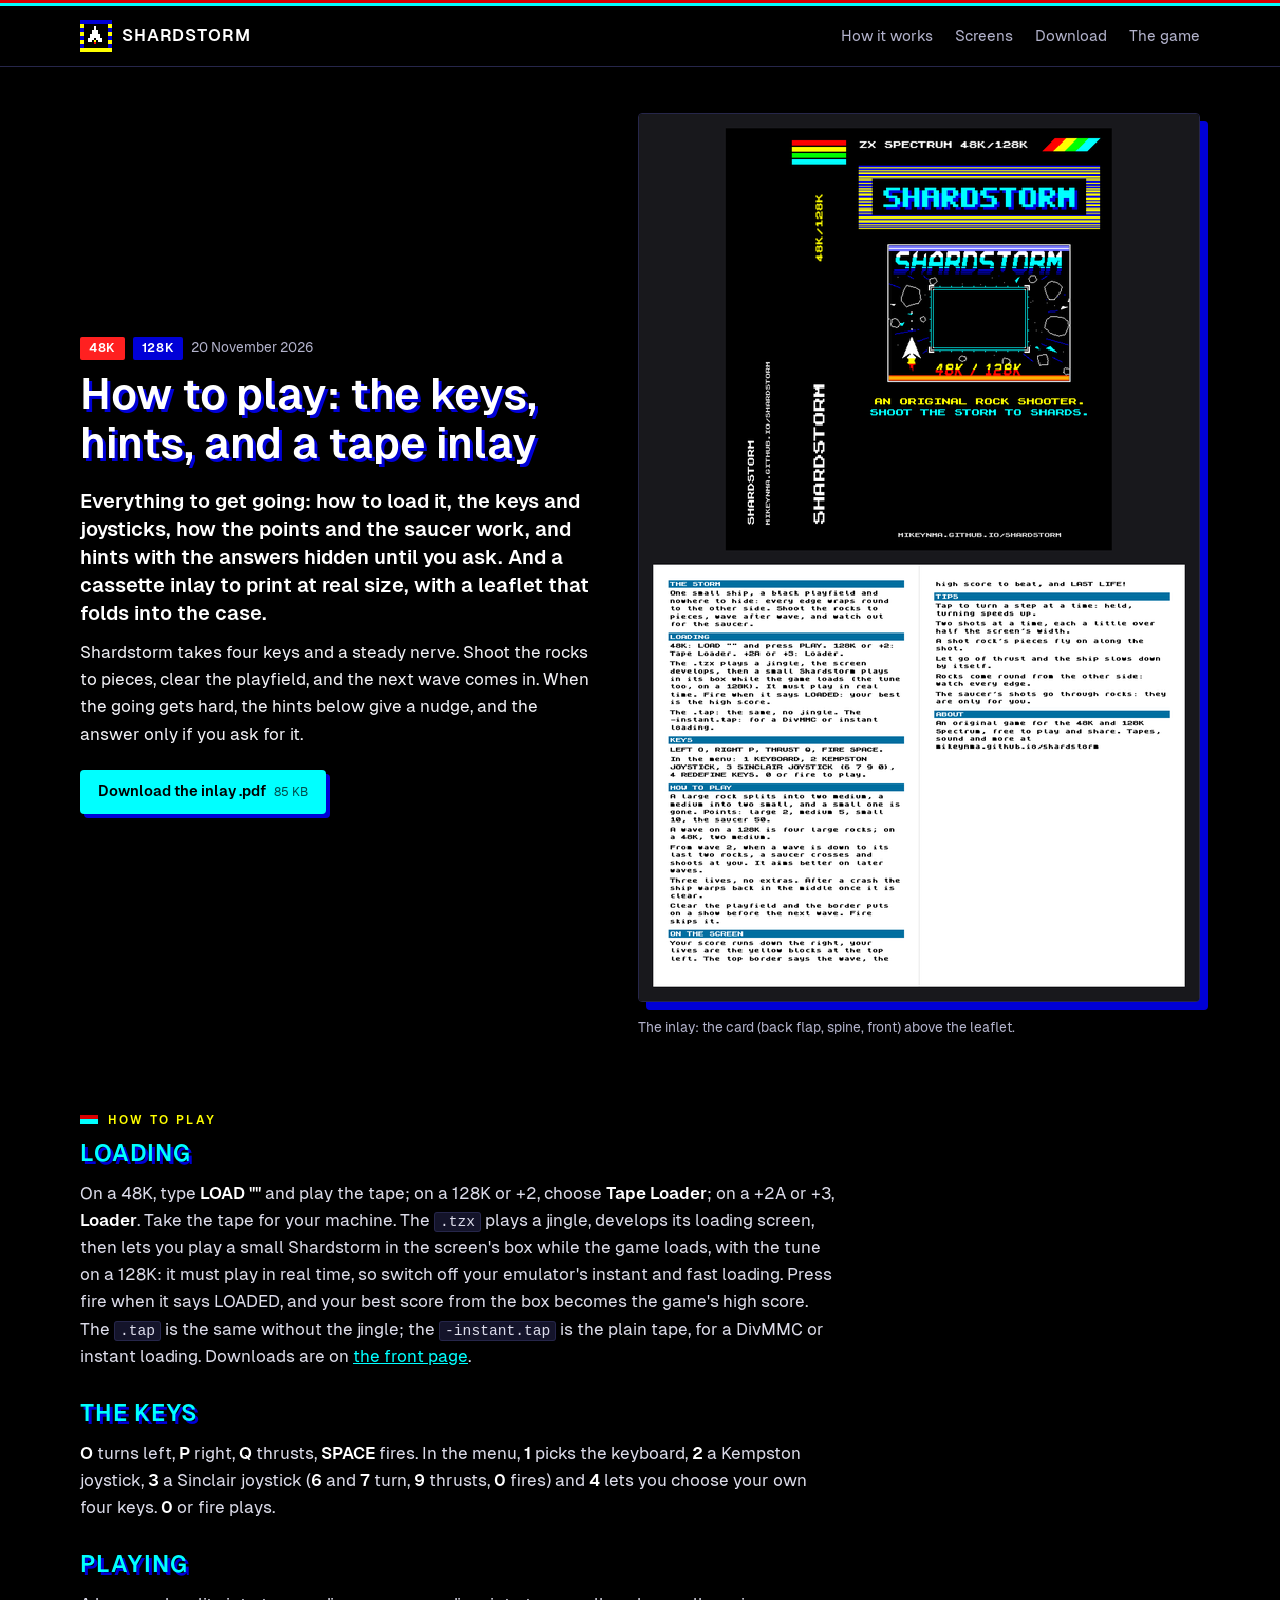
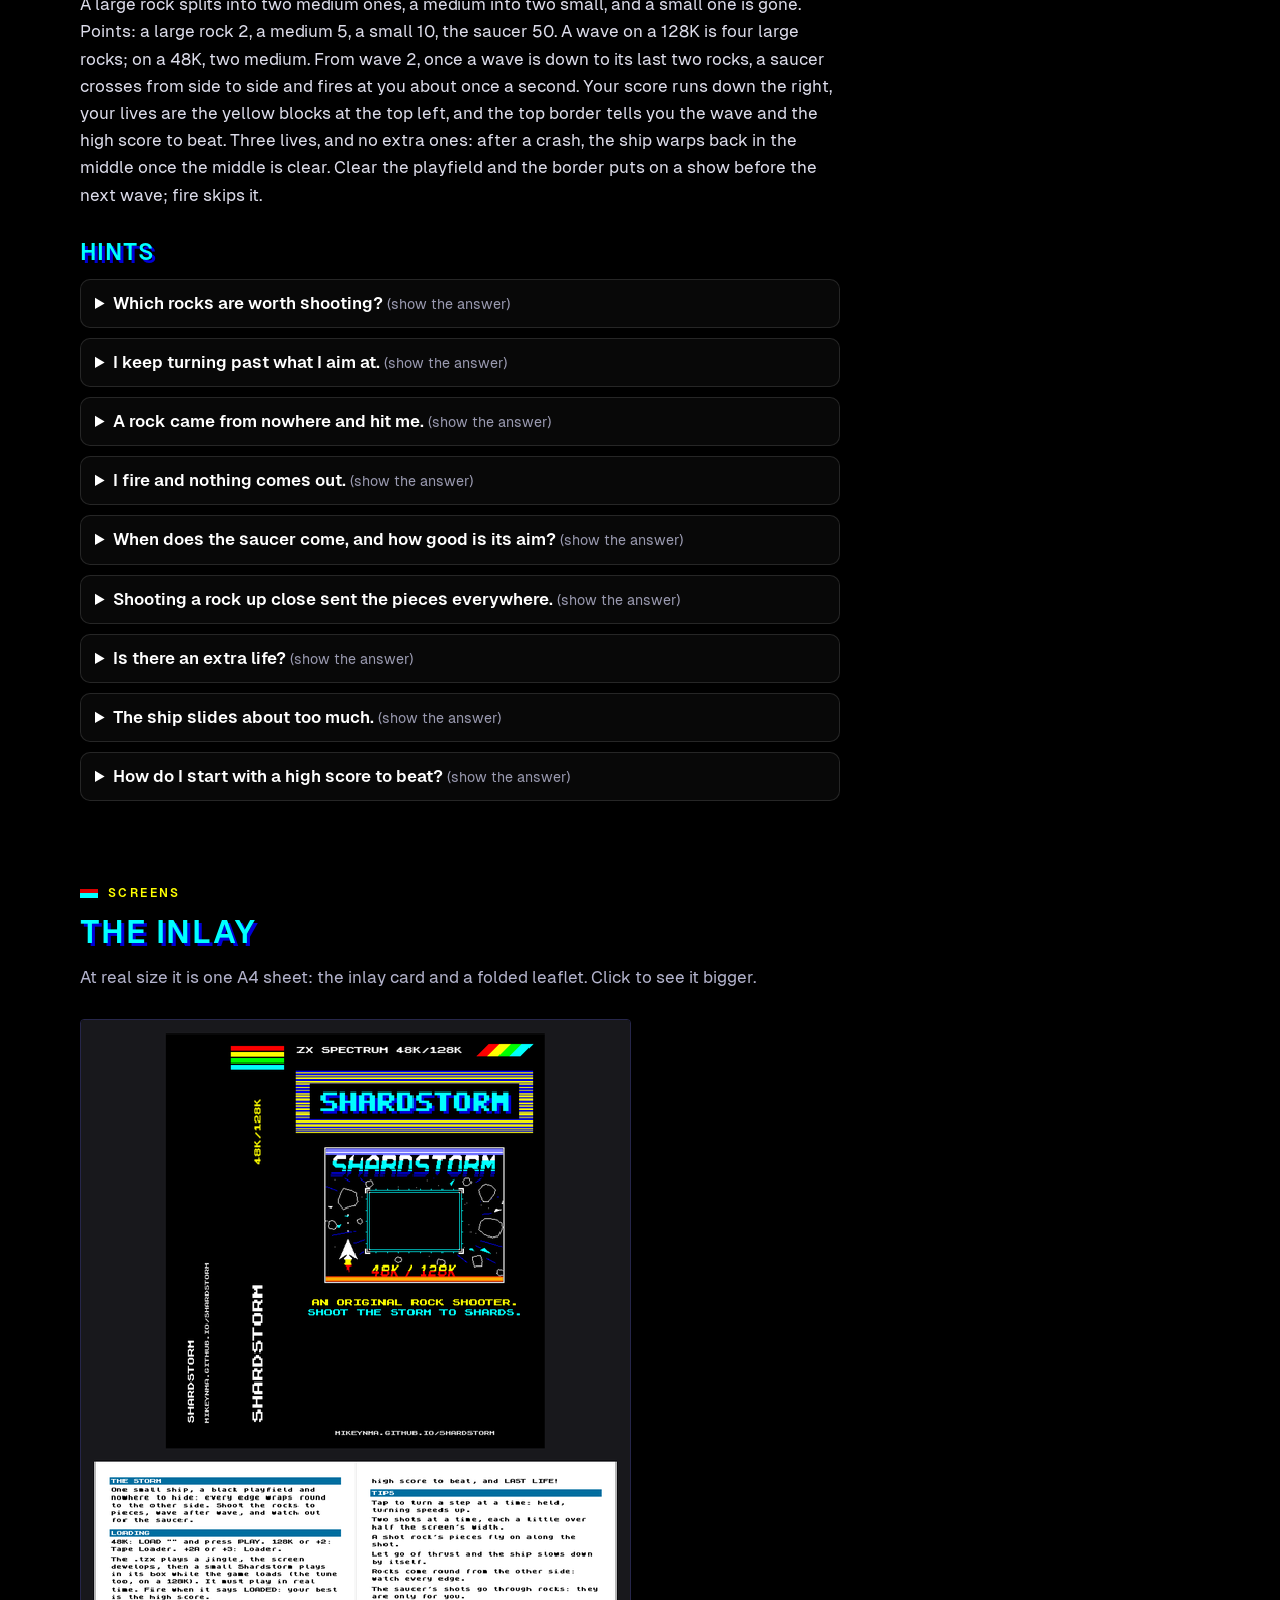
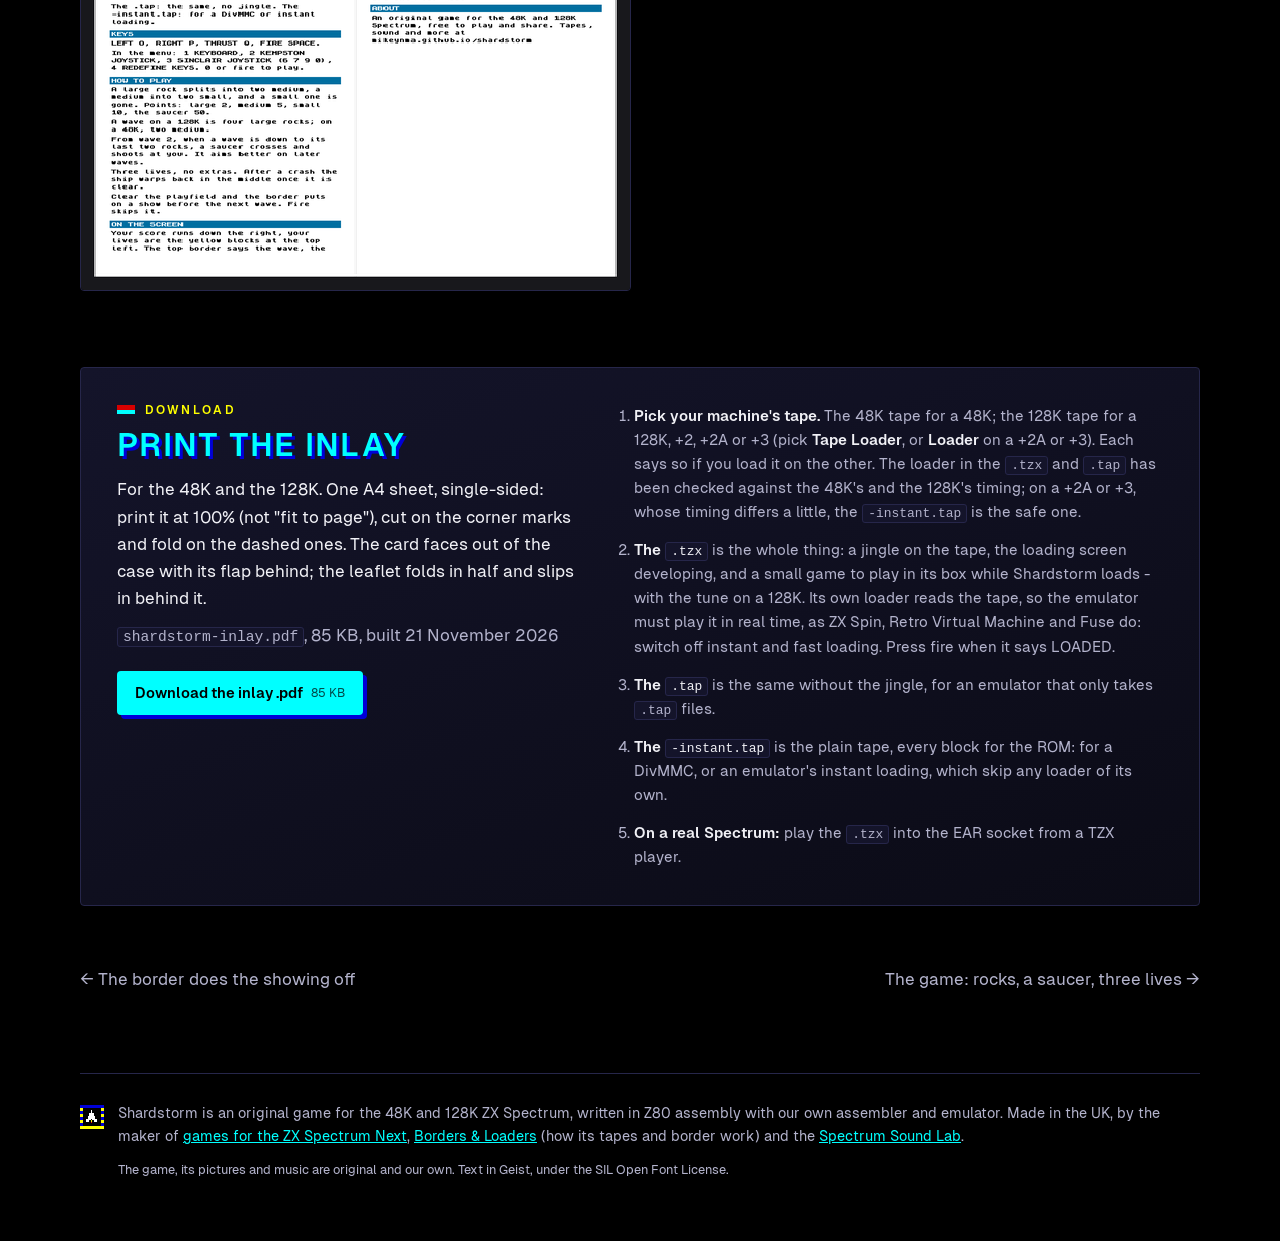
==== demos/how-to-play/index.html @ 61523759 "Site update" ====
<!doctype html>
<html lang="en-GB">
<head>
<meta charset="utf-8">
<meta name="viewport" content="width=device-width,initial-scale=1">
<title>How to play: the keys, hints, and a tape inlay - Shardstorm</title>
<meta name="description" content="Everything to get going: how to load it, the keys and joysticks, how the points and the saucer work, and hints with the answers hidden until you ask. And a cassette inlay to print at real size, with a leaflet that folds into the case.">
<meta property="og:title" content="How to play: the keys, hints, and a tape inlay - Shardstorm">
<meta property="og:description" content="Everything to get going: how to load it, the keys and joysticks, how the points and the saucer work, and hints with the answers hidden until you ask. And a cassette inlay to print at real size, with a leaflet that folds into the case.">
<meta property="og:type" content="website">
<meta property="og:url" content="https://mikeynma.github.io/shardstorm/demos/how-to-play/">
<meta property="og:image" content="https://mikeynma.github.io/shardstorm/shots/how-to-play/inlay.png">
<meta property="og:image:type" content="image/png">
<meta property="og:image:width" content="530">
<meta property="og:image:height" content="840">
<meta property="og:image:alt" content="A cassette inlay: a black card with ZX SPECTRUM 48K/128K and rainbow stripes, the SHARDSTORM logo and the loading screen of rocks round a black box; a narrow spine with SHARDSTORM on its side; below it a white leaflet of instructions in the Spectrum font with blue headings">
<link rel="canonical" href="https://mikeynma.github.io/shardstorm/demos/how-to-play/">
<meta name="twitter:card" content="summary_large_image">
<meta name="twitter:image" content="https://mikeynma.github.io/shardstorm/shots/how-to-play/inlay.png">
<meta name="theme-color" content="#000000">
<link rel="icon" href="../../favicon-32.png" type="image/png">
<link rel="apple-touch-icon" href="../../apple-touch-icon.png">
<link rel="preload" href="../../fonts/geist-400.woff2" as="font" type="font/woff2" crossorigin>
<link rel="stylesheet" href="../../site.css">
</head>
<body>
<div class="tape" aria-hidden="true"></div>
<header class="top">
  <div class="wrap">
    <a class="brand" href="../../" aria-label="Shardstorm, the front page"><img src="../../icon.png" width="32" height="32" alt=""><span>Shardstorm</span></a>
    <nav aria-label="Sections"><a href="#how">How it works</a><a href="#screens">Screens</a><a href="#download">Download</a><a href="../../#demos">The game</a></nav>
  </div>
</header>

<main>
<section class="hero wrap">
  <div class="hero-text">
    <p class="badges"><span class="badge m48K">48K</span><span class="badge m128K">128K</span><span class="date">20 November 2026</span></p>
    <h1 class="title">How to play: the keys, hints, and a tape inlay</h1>
    <p class="lead">Everything to get going: how to load it, the keys and joysticks, how the points and the saucer work, and hints with the answers hidden until you ask. And a cassette inlay to print at real size, with a leaflet that folds into the case.</p>
    <p>Shardstorm takes four keys and a steady nerve. Shoot the rocks to pieces, clear the playfield, and the next wave comes in. When the going gets hard, the hints below give a nudge, and the answer only if you ask for it.</p>
    <div class="actions"><a class="btn" href="../../files/shardstorm-inlay.pdf" download>Download the inlay .pdf <small>85 KB</small></a></div>
  </div>
  <figure class="hero-shot">
    <a class="shot" href="../../shots/how-to-play/inlay.png" data-caption="The inlay: the card (back flap, spine, front) above the leaflet."><img src="../../shots/how-to-play/inlay.png" width="530" height="840" alt="A cassette inlay: a black card with ZX SPECTRUM 48K/128K and rainbow stripes, the SHARDSTORM logo and the loading screen of rocks round a black box; a narrow spine with SHARDSTORM on its side; below it a white leaflet of instructions in the Spectrum font with blue headings"></a>
    <figcaption>The inlay: the card (back flap, spine, front) above the leaflet.</figcaption>
  </figure>
</section>

<section id="how" class="wrap">
  <p class="eyebrow">How to play</p>
  <div class="tech">
    <div class="tech-text">
      <h2>Loading</h2>
      <p>On a 48K, type <b>LOAD ""</b> and play the tape; on a 128K or +2, choose <b>Tape Loader</b>; on a +2A or +3, <b>Loader</b>. Take the tape for your machine. The <code>.tzx</code> plays a jingle, develops its loading screen, then lets you play a small Shardstorm in the screen's box while the game loads, with the tune on a 128K: it must play in real time, so switch off your emulator's instant and fast loading. Press fire when it says LOADED, and your best score from the box becomes the game's high score. The <code>.tap</code> is the same without the jingle; the <code>-instant.tap</code> is the plain tape, for a DivMMC or instant loading. Downloads are on <a href="../../">the front page</a>.</p>
      <h2>The keys</h2>
      <p><b>O</b> turns left, <b>P</b> right, <b>Q</b> thrusts, <b>SPACE</b> fires. In the menu, <b>1</b> picks the keyboard, <b>2</b> a Kempston joystick, <b>3</b> a Sinclair joystick (<b>6</b> and <b>7</b> turn, <b>9</b> thrusts, <b>0</b> fires) and <b>4</b> lets you choose your own four keys. <b>0</b> or fire plays.</p>
      <h2>Playing</h2>
      <p>A large rock splits into two medium ones, a medium into two small, and a small one is gone. Points: a large rock 2, a medium 5, a small 10, the saucer 50. A wave on a 128K is four large rocks; on a 48K, two medium. From wave 2, once a wave is down to its last two rocks, a saucer crosses from side to side and fires at you about once a second. Your score runs down the right, your lives are the yellow blocks at the top left, and the top border tells you the wave and the high score to beat. Three lives, and no extra ones: after a crash, the ship warps back in the middle once the middle is clear. Clear the playfield and the border puts on a show before the next wave; fire skips it.</p>
      <h2>Hints</h2>
      <details class="hint"><summary>Which rocks are worth shooting? <small>(show the answer)</small></summary><p>The smaller the better: a small rock is worth 10, five times a large one. The saucer is worth 50.</p></details>
<details class="hint"><summary>I keep turning past what I aim at. <small>(show the answer)</small></summary><p>Turning speeds up the longer you hold it. Tap the key to turn one step at a time; there are sixteen.</p></details>
<details class="hint"><summary>A rock came from nowhere and hit me. <small>(show the answer)</small></summary><p>Everything wraps: a rock leaving one edge comes straight back in at the other. Keep an eye on every edge, not just what is in front of you.</p></details>
<details class="hint"><summary>I fire and nothing comes out. <small>(show the answer)</small></summary><p>Only two of your shots can be in the air at once, and each flies about 160 pixels before it is gone. Fewer, well-aimed shots beat holding fire down.</p></details>
<details class="hint"><summary>When does the saucer come, and how good is its aim? <small>(show the answer)</small></summary><p>From wave 2, once a wave is down to its last two rocks. It aims roughly on waves 2 and 3, better on 4 to 6, and straight at you from wave 7. Its shots pass through rocks; they are only for you. A wave is not over while it flies, so shoot it for 50 or wait for it to leave by the far side.</p></details>
<details class="hint"><summary>Shooting a rock up close sent the pieces everywhere. <small>(show the answer)</small></summary><p>The pieces keep the rock's own drift and spread apart, with a push along your shot. Shoot from a little way off, so they have room to spread before they reach you.</p></details>
<details class="hint"><summary>Is there an extra life? <small>(show the answer)</small></summary><p>No: three lives a game. After a crash the ship comes back in the middle once the middle is clear, and nothing can hit it while it warps in. The top border says LAST LIFE! when you are down to one.</p></details>
<details class="hint"><summary>The ship slides about too much. <small>(show the answer)</small></summary><p>Let go of thrust and it slows down by itself. Short bursts of thrust keep it under control.</p></details>
<details class="hint"><summary>How do I start with a high score to beat? <small>(show the answer)</small></summary><p>Play the game in the box while the <code>.tzx</code> or <code>.tap</code> loads: your best there becomes Shardstorm's high score. It lasts until the Spectrum is switched off.</p></details>

    </div>

  </div>
</section>

<section id="screens" class="wrap">
  <p class="eyebrow">Screens</p>
  <h2>The inlay</h2>
  <p class="sub">At real size it is one A4 sheet: the inlay card and a folded leaflet. Click to see it bigger.</p>
  <div class="gallery">
    <a class="shot" href="../../shots/how-to-play/inlay.png" data-caption="The inlay: the card (back flap, spine, front) above the leaflet."><img src="../../shots/how-to-play/inlay.png" width="530" height="840" loading="lazy" alt="A cassette inlay: a black card with ZX SPECTRUM 48K/128K and rainbow stripes, the SHARDSTORM logo and the loading screen of rocks round a black box; a narrow spine with SHARDSTORM on its side; below it a white leaflet of instructions in the Spectrum font with blue headings"></a>
  </div>
</section>

<section id="download" class="wrap">
  <div class="card download">
    <div>
      <p class="eyebrow">Download</p>
      <h2>Print the inlay</h2>
      <p>For the 48K and the 128K. One A4 sheet, single-sided: print it at 100% (not "fit to page"), cut on the corner marks and fold on the dashed ones. The card faces out of the case with its flap behind; the leaflet folds in half and slips in behind it.</p>
      <p class="meta"><code>shardstorm-inlay.pdf</code>, 85 KB, built 21 November 2026</p>
      <div class="actions"><a class="btn" href="../../files/shardstorm-inlay.pdf" download>Download the inlay .pdf <small>85 KB</small></a></div>
    </div>
    <ol class="steps">
      <li><b>Pick your machine's tape.</b> The 48K tape for a 48K; the 128K tape for a 128K, +2, +2A or +3 (pick <b>Tape Loader</b>, or <b>Loader</b> on a +2A or +3). Each says so if you load it on the other. The loader in the <code>.tzx</code> and <code>.tap</code> has been checked against the 48K's and the 128K's timing; on a +2A or +3, whose timing differs a little, the <code>-instant.tap</code> is the safe one.</li>
      <li><b>The <code>.tzx</code></b> is the whole thing: a jingle on the tape, the loading screen developing, and a small game to play in its box while Shardstorm loads - with the tune on a 128K. Its own loader reads the tape, so the emulator must play it in real time, as ZX Spin, Retro Virtual Machine and Fuse do: switch off instant and fast loading. Press fire when it says LOADED.</li>
      <li><b>The <code>.tap</code></b> is the same without the jingle, for an emulator that only takes <code>.tap</code> files.</li>
      <li><b>The <code>-instant.tap</code></b> is the plain tape, every block for the ROM: for a DivMMC, or an emulator's instant loading, which skip any loader of its own.</li>
      <li><b>On a real Spectrum:</b> play the <code>.tzx</code> into the EAR socket from a TZX player.</li>
    </ol>
  </div>
</section>

<nav class="wrap pager" aria-label="Other demos">
  <a href="../the-border/">&larr; The border does the showing off</a>
  <a href="../the-game/">The game: rocks, a saucer, three lives &rarr;</a>
</nav>
</main>

<footer class="wrap foot">
  <img src="../../icon.png" width="24" height="24" alt="">
  <div>
    <p>Shardstorm is an original game for the 48K and 128K ZX Spectrum, written in Z80 assembly with our own assembler and emulator. Made in the UK, by the maker of <a href="https://mikeynma.github.io/">games for the ZX Spectrum Next</a>, <a href="https://mikeynma.github.io/borders-and-loaders/">Borders &amp; Loaders</a> (how its tapes and border work) and the <a href="https://mikeynma.github.io/spectrum-sound-lab/">Spectrum Sound Lab</a>.</p>
    <p class="small">The game, its pictures and music are original and our own. Text in Geist, under the SIL Open Font License.</p>
  </div>
</footer>
<dialog class="lightbox" aria-label="Screenshot">
  <figure><img alt=""><figcaption></figcaption></figure>
  <button class="lb-btn lb-prev" type="button" aria-label="Previous picture">&lsaquo;</button>
  <button class="lb-btn lb-next" type="button" aria-label="Next picture">&rsaquo;</button>
  <button class="lb-btn lb-close" type="button" autofocus aria-label="Close">&times;</button>
</dialog>
<script src="../../site.js"></script>
</body>
</html>
---- site.css ----
/* Borders & Loaders - written by hand (sitegen/make.js writes the pages, not this). */
@font-face { font-family: Geist; src: url(fonts/geist-400.woff2) format("woff2"); font-weight: 400; font-display: swap; }
@font-face { font-family: Geist; src: url(fonts/geist-600.woff2) format("woff2"); font-weight: 600 900; font-display: swap; }

/* the Spectrum: black paper, its bright colours, a hard blue shadow */
:root {
  color-scheme: dark;
  --bg: #000;
  --card: #0b0b16;
  --card-hi: #14142a;
  --border: #26264a;
  --fg: #f1f1f6;
  --muted: #b3b3cc;
  --heading: #fff;
  --cyan: #00ffff;
  --yellow: #ffff00;
  --red: #ff2020;
  --blue: #0000d7;
  --radius: 4px;
}
* { box-sizing: border-box; }
html { scroll-behavior: smooth; scroll-padding-top: 76px; }
body { margin: 0; color: var(--fg); background: var(--bg); font: 17px/1.6 Geist, system-ui, sans-serif; -webkit-font-smoothing: antialiased; }
a { color: var(--cyan); }
img, video { max-width: 100%; height: auto; }
.wrap { width: min(1120px, 100% - 32px); margin-inline: auto; }
h1, h2, h3 { line-height: 1.2; margin: 0; }
h2 { font: 900 clamp(1.4rem, 3vw, 2rem)/1.2 Geist, system-ui, sans-serif; text-transform: uppercase; letter-spacing: 0.04em; color: var(--cyan); margin-bottom: 12px; text-shadow: 3px 3px 0 var(--blue); }
h3 { font: 700 1.05rem/1.3 Geist, system-ui, sans-serif; color: var(--heading); margin-bottom: 6px; }
p { margin: 0 0 12px; }
code { font: 0.86em ui-monospace, monospace; background: var(--card-hi); border: 1px solid var(--border); border-radius: 3px; padding: 1px 5px; }
:focus-visible { outline: 2px solid var(--yellow); outline-offset: 2px; }

/* loading stripes, rolling, along the very top */
.tape { position: fixed; inset: 0 0 auto; height: 6px; z-index: 20;
  background: repeating-linear-gradient(180deg, #d70000 0 3px, #00ffff 3px 6px); background-size: 100% 6px; animation: roll 0.35s steps(3) infinite; }
@keyframes roll { to { background-position: 0 6px; } }
@media (prefers-reduced-motion: reduce) { .tape { animation: none; } html { scroll-behavior: auto; } }

/* the bar along the top */
.top { position: sticky; top: 6px; z-index: 10; background: rgb(0 0 0 / 0.88); backdrop-filter: blur(8px); border-bottom: 1px solid var(--border); }
.top .wrap { display: flex; align-items: center; gap: 24px; height: 60px; }
.brand { display: flex; align-items: center; gap: 10px; font: 900 1.05rem/1 Geist, system-ui, sans-serif; text-transform: uppercase; letter-spacing: 0.05em; color: var(--heading); text-decoration: none; white-space: nowrap; }
.brand img { image-rendering: pixelated; }
.top nav { display: flex; gap: 22px; margin-left: auto; }
.top nav a { color: var(--muted); text-decoration: none; font-size: 0.95rem; }
.top nav a:hover { color: var(--fg); }

/* buttons and badges: flat colour, a hard shadow, like a Spectrum menu */
.btn { display: inline-flex; align-items: center; gap: 8px; min-height: 44px; padding: 10px 18px; line-height: 1.25; border-radius: var(--radius); background: var(--cyan); color: #000; font: 700 0.92rem/1 Geist, system-ui, sans-serif; text-decoration: none; border: 0; box-shadow: 4px 4px 0 var(--blue); transition: transform 0.1s, box-shadow 0.1s; }
.btn:hover { transform: translate(-1px, -1px); box-shadow: 5px 5px 0 var(--blue); }
.btn:active { transform: translate(3px, 3px); box-shadow: 1px 1px 0 var(--blue); }
.btn small { font-weight: 400; opacity: 0.7; }
.btn-ghost { background: var(--card-hi); color: var(--fg); box-shadow: inset 0 0 0 1px var(--border), 4px 4px 0 #000; }
.btn-ghost:hover { box-shadow: inset 0 0 0 1px var(--muted), 5px 5px 0 #000; }
.btn-small { min-height: 34px; padding: 6px 12px; font-size: 0.82rem; box-shadow: 3px 3px 0 var(--blue); }
.btn-small.btn-ghost { box-shadow: inset 0 0 0 1px var(--border); text-transform: uppercase; }
.badges { display: flex; flex-wrap: wrap; align-items: center; gap: 8px; margin-bottom: 10px; }
.badge { display: inline-block; padding: 2px 9px; border-radius: 2px; font: 800 0.78rem/1.5 Geist, system-ui, sans-serif; letter-spacing: 0.05em; }
.m48K { background: var(--red); color: #fff; }
.m128K { background: var(--blue); color: #fff; }
.date { color: var(--muted); font-size: 0.85rem; }

/* sections */
main { overflow-x: clip; }
main > section { padding: 76px 0 0; }
.eyebrow { display: flex; align-items: center; gap: 10px; font: 800 0.75rem/1 Geist, system-ui, sans-serif; text-transform: uppercase; letter-spacing: 0.2em; color: var(--yellow); margin-bottom: 14px; }
.eyebrow::before { content: ""; width: 18px; height: 9px; background: linear-gradient(#d70000 0 50%, #00ffff 50%); }
.sub, .meta { color: var(--muted); }
.sub { margin-bottom: 28px; }

/* grid items may shrink below their content (a long button, a wide picture) */
.hero > *, .demo > *, .tech > *, .download > * { min-width: 0; }

/* the top of a page */
.hero { display: grid; grid-template-columns: 1fr 1.1fr; gap: 48px; align-items: center; padding-top: 52px; }
.hero h1 { margin: 6px 0 18px; }
.hero h1.title { font: 900 clamp(1.8rem, 4vw, 2.7rem)/1.15 Geist, system-ui, sans-serif; color: var(--heading); text-shadow: 3px 3px 0 var(--blue); }
.logo { display: block; width: min(560px, 100%); image-rendering: pixelated; }
.lead { font: 600 1.25rem/1.4 Geist, system-ui, sans-serif; color: var(--heading); }
.actions { display: flex; flex-wrap: wrap; gap: 14px; margin-top: 22px; }
.hero-shot { margin: 0; }
.hero-shot img, .hero-shot video, .gallery img, .demo-media img, .demo-media video { display: block; width: 100%; image-rendering: pixelated; background: #000; border: 1px solid var(--border); border-radius: var(--radius); }
.hero-shot img, .hero-shot video { box-shadow: 8px 8px 0 var(--blue); }
.hero-shot figcaption { margin-top: 14px; font-size: 0.86rem; color: var(--muted); }

/* the demos on the front page */
.demos { display: grid; gap: 22px; }
.demo { display: grid; grid-template-columns: minmax(0, 1fr) minmax(0, 1.15fr); gap: 28px; align-items: center; padding: 20px; }
.demo h3 { font-size: 1.3rem; margin-bottom: 10px; }
.demo h3 a { color: var(--heading); text-decoration: none; }
.demo h3 a:hover { color: var(--cyan); }
.demo p { color: var(--muted); }
.demo .links { display: flex; flex-wrap: wrap; gap: 10px; margin: 16px 0 0; }

/* cards */
.grid { display: grid; gap: 16px; }
.cards { grid-template-columns: repeat(auto-fill, minmax(260px, 1fr)); }
.card { background: linear-gradient(160deg, var(--card-hi), var(--card)); border: 1px solid var(--border); border-radius: var(--radius); padding: 20px; }
.cards .card p { margin: 0; color: var(--muted); font-size: 0.95rem; }

/* how it works */
.tech { display: grid; grid-template-columns: minmax(0, 1fr) 320px; gap: 40px; align-items: start; }
.tech-text h2 { font-size: clamp(1.15rem, 2.2vw, 1.45rem); margin-top: 30px; }
.tech-text h2:first-child { margin-top: 0; }
.tech-text p, .tech-text li { color: #dcdcea; }
.tech-text ul { padding-left: 20px; }
.tech-text b { color: var(--heading); }
/* hints with their answers hidden until asked (a game's "How to play") */
.hint { border: 1px solid rgba(255,255,255,0.12); border-radius: 10px; padding: 10px 14px; margin: 10px 0; background: rgba(255,255,255,0.03); }
.hint summary { cursor: pointer; color: var(--heading); font-weight: 600; }
.hint summary small { color: #9a9ab0; font-weight: 400; }
.hint[open] summary small { display: none; }
.hint p { margin: 8px 0 0; }
.numbers { position: sticky; top: 90px; }
.numbers h3 { color: var(--yellow); text-transform: uppercase; letter-spacing: 0.08em; font-size: 0.85rem; margin-bottom: 12px; }
.numbers dl { margin: 0; display: grid; gap: 10px; }
.numbers dt { font-size: 0.78rem; text-transform: uppercase; letter-spacing: 0.06em; color: var(--muted); }
.numbers dd { margin: 0; font-weight: 600; }

/* screens */
.gallery { display: grid; grid-template-columns: repeat(auto-fill, minmax(420px, 1fr)); gap: 18px; align-items: start; }
@media (max-width: 480px) { .gallery { grid-template-columns: 1fr; } }
.gallery a { display: block; }
.gallery a.wide { grid-column: 1 / -1; }

/* loading and downloads */
.download { display: grid; grid-template-columns: 1fr 1.2fr; gap: 40px; padding: 36px; }
.download p { margin: 0 0 10px; }
.steps { margin: 0; padding-left: 20px; color: var(--muted); font-size: 0.94rem; display: grid; gap: 14px; align-content: center; }
.steps b { color: var(--fg); }

/* the changelog */
.log ul { margin: 0; padding: 0; list-style: none; display: grid; gap: 10px; color: var(--muted); }
.log time { color: var(--yellow); font-weight: 700; margin-right: 8px; white-space: nowrap; }
.log b { color: var(--fg); }

/* other demos */
.pager { display: flex; justify-content: space-between; gap: 20px; margin-top: 60px; }
.pager a { color: var(--muted); text-decoration: none; }
.pager a:hover { color: var(--cyan); }

/* the bottom */
.foot { display: flex; gap: 14px; align-items: flex-start; margin-top: 80px; padding: 28px 0 48px; border-top: 1px solid var(--border); color: var(--muted); font-size: 0.9rem; }
.foot img { image-rendering: pixelated; margin-top: 3px; }
.small { font-size: 0.8rem; }

/* the lightbox */
.lightbox { padding: 0; border: 0; background: transparent; max-width: 96vw; max-height: 96vh; }
.lightbox::backdrop { background: rgb(0 0 0 / 0.92); }
.lightbox figure { margin: 0; text-align: center; }
.lightbox img { max-width: 92vw; max-height: 84vh; image-rendering: pixelated; }
.lightbox figcaption { color: var(--muted); margin-top: 8px; max-width: 80ch; margin-inline: auto; }
.lb-btn { position: fixed; top: 50%; transform: translateY(-50%); width: 48px; height: 48px; border-radius: 50%; border: 1px solid var(--border); background: var(--card); color: var(--fg); font-size: 28px; cursor: pointer; }
.lb-prev { left: 16px; } .lb-next { right: 16px; }
.lb-close { top: 32px; right: 16px; transform: none; }

@media (max-width: 860px) {
  .hero, .demo, .tech, .download { grid-template-columns: 1fr; }
  .hero { gap: 28px; padding-top: 36px; }
  .top nav { display: none; }
  .numbers { position: static; }
  .download { padding: 24px; gap: 24px; }
}
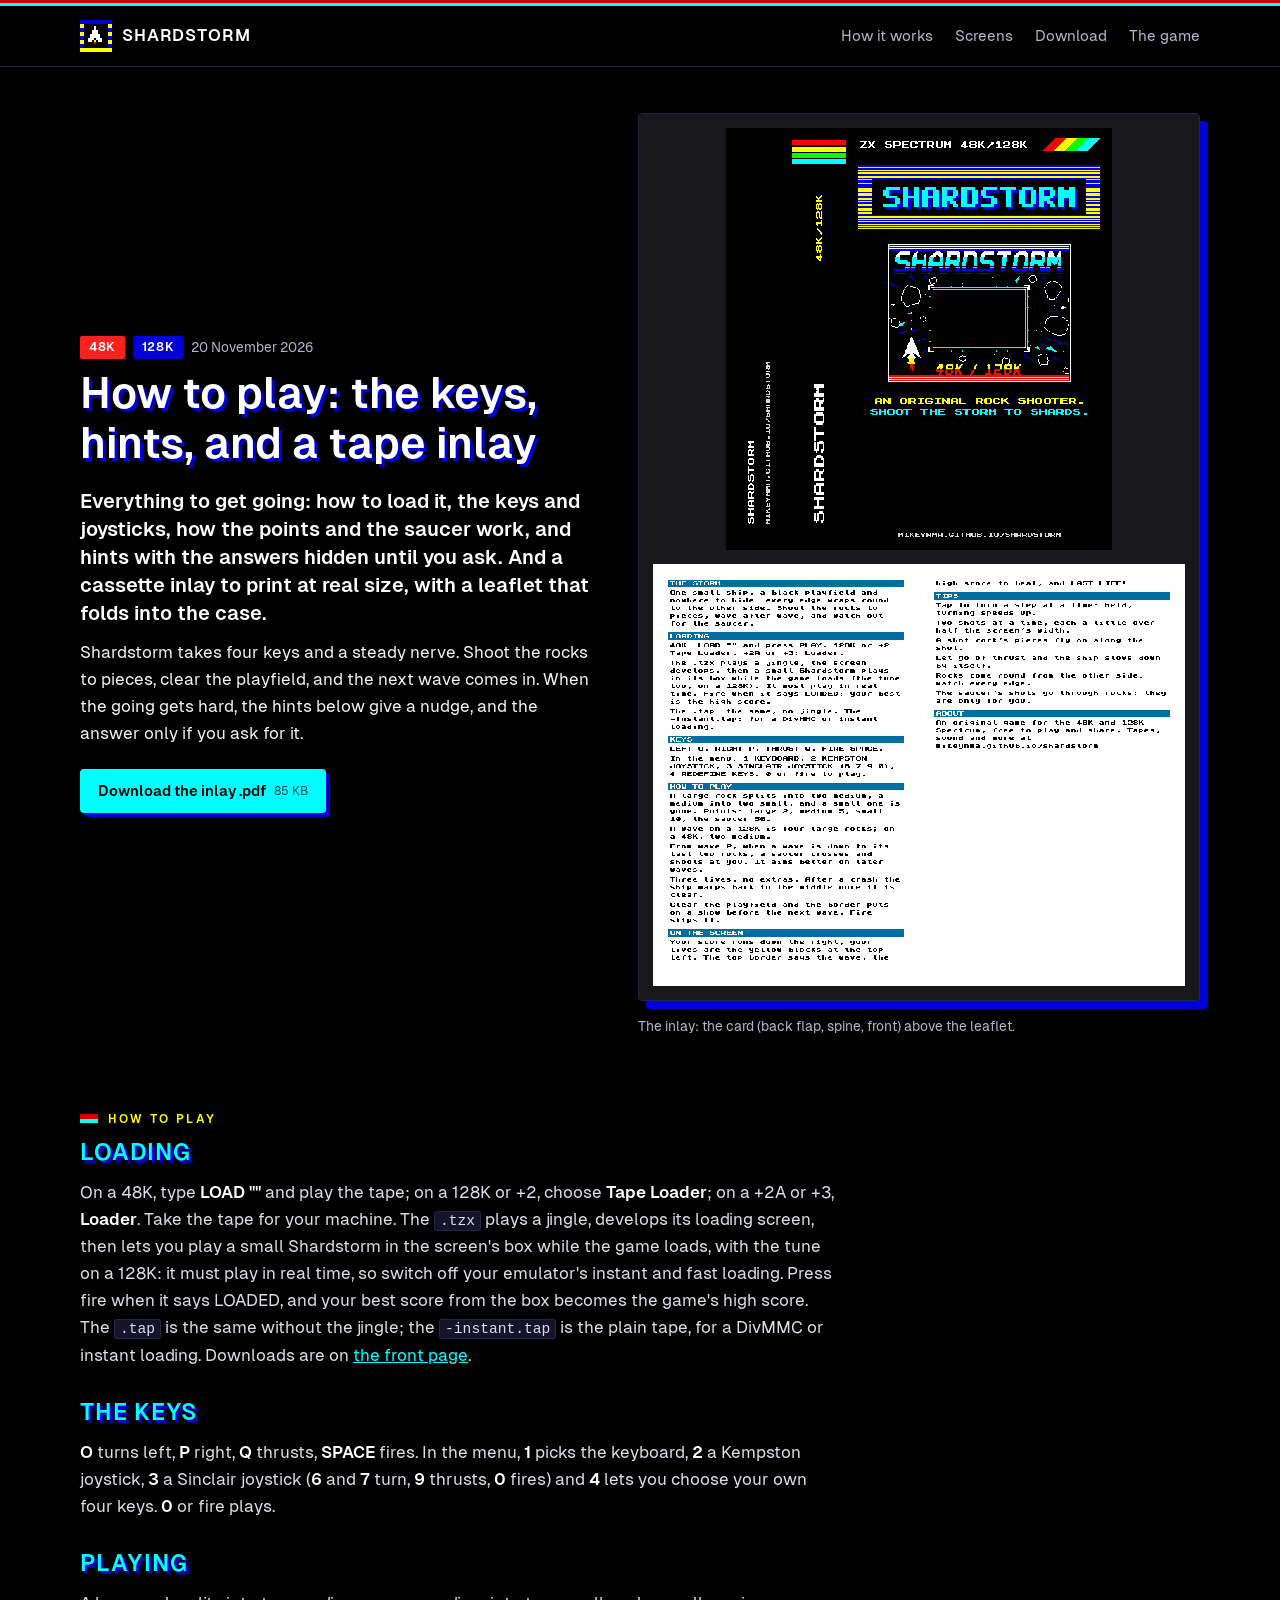
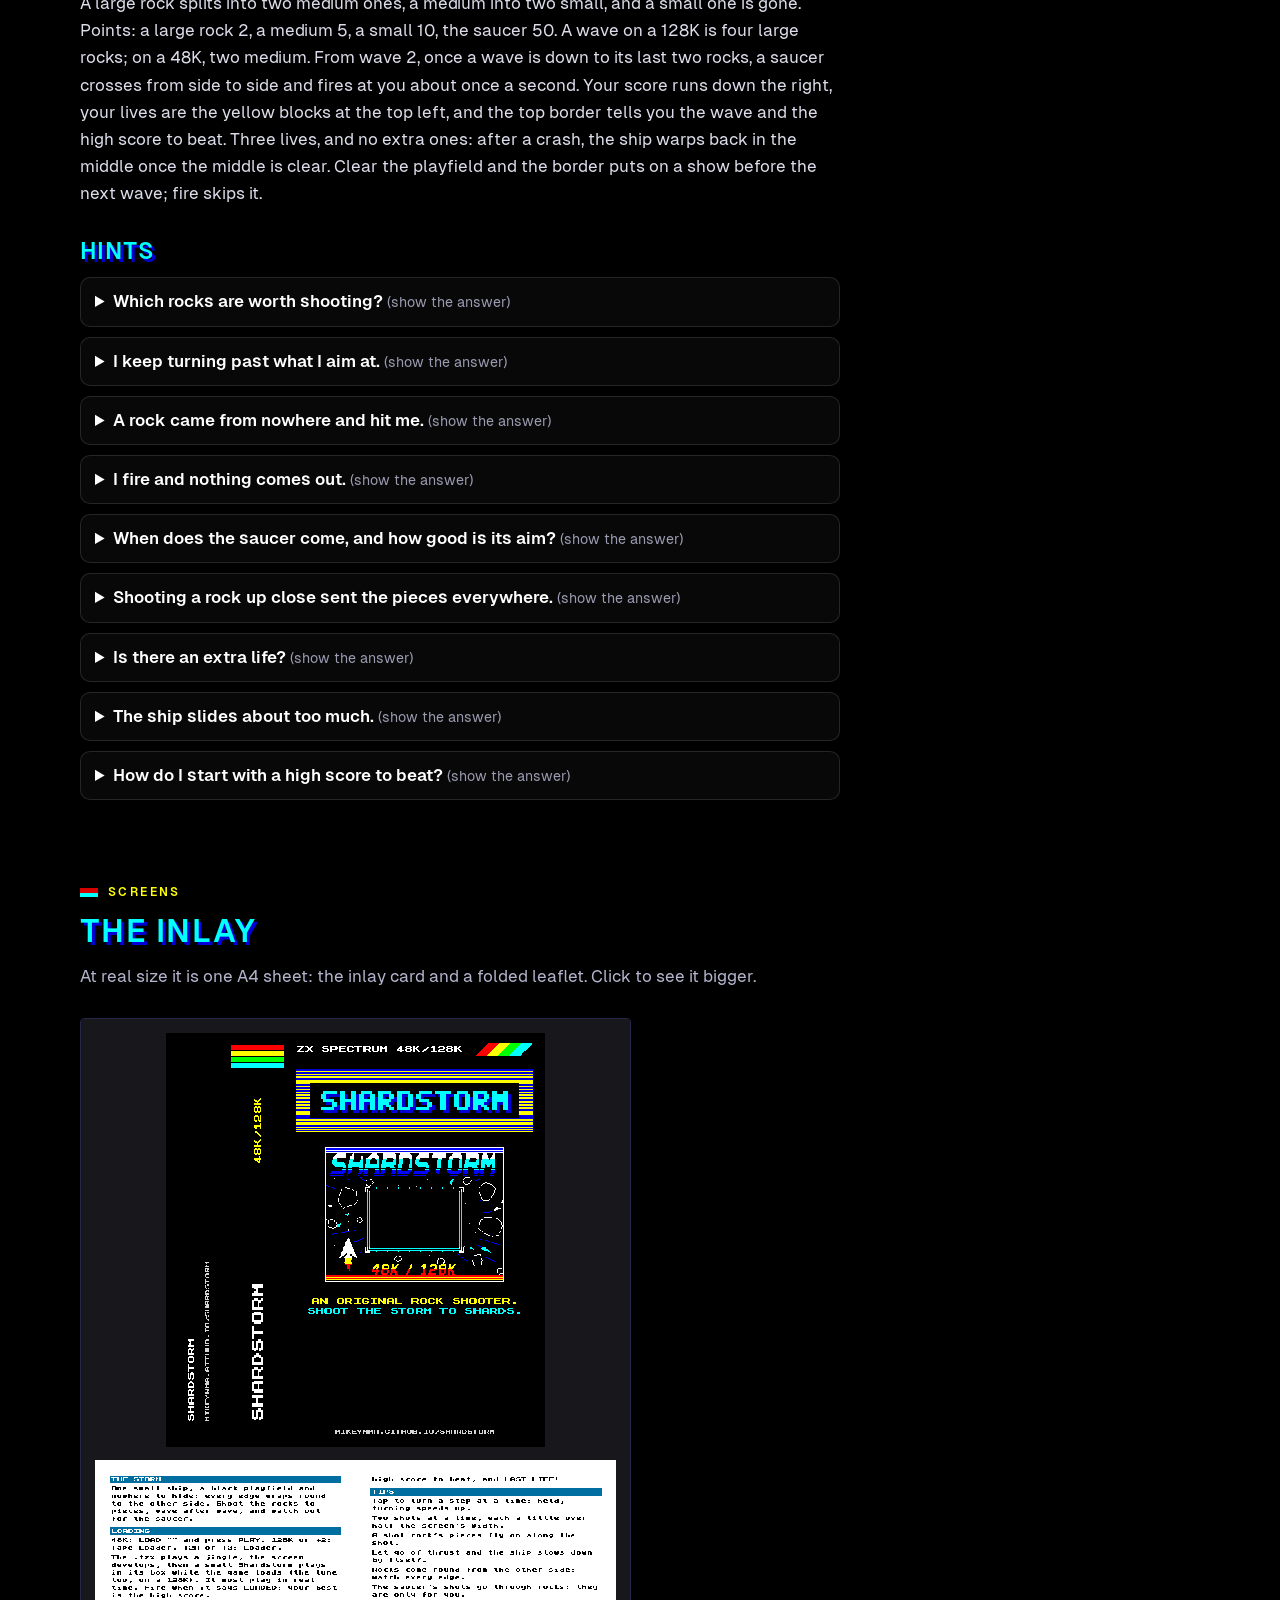
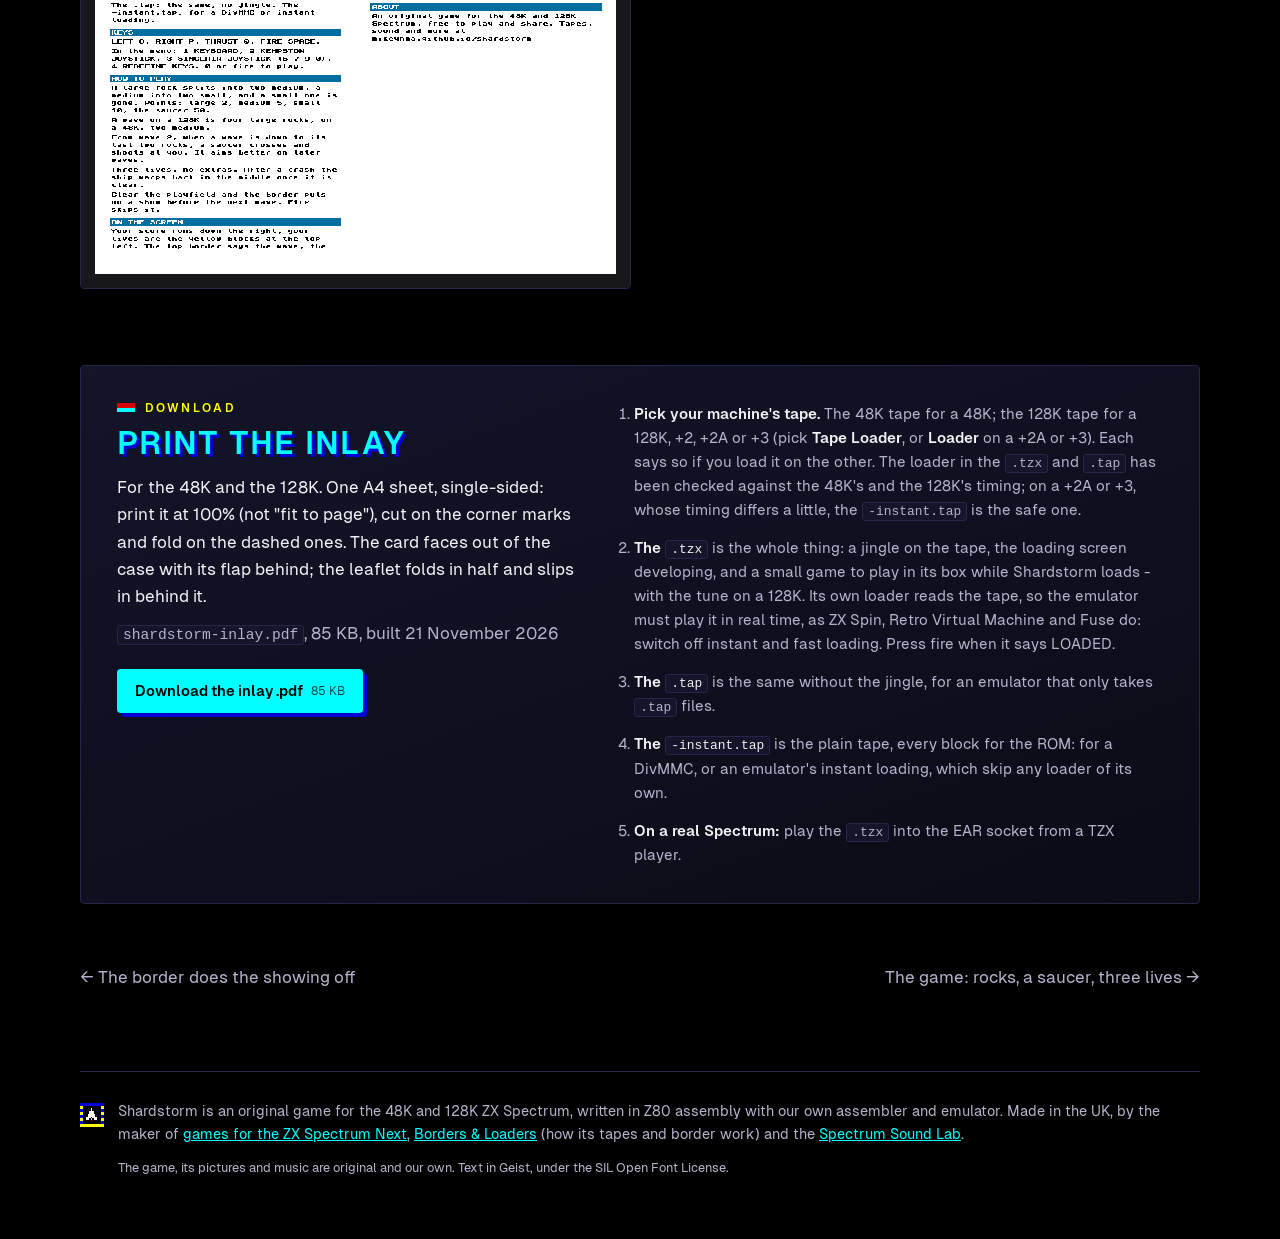
==== commit 0f26e080: "Site update" ====
--- a/demos/how-to-play/index.html
+++ b/demos/how-to-play/index.html
@@ -11,8 +11,8 @@
 <meta property="og:url" content="https://mikeynma.github.io/shardstorm/demos/how-to-play/">
 <meta property="og:image" content="https://mikeynma.github.io/shardstorm/shots/how-to-play/inlay.png">
 <meta property="og:image:type" content="image/png">
-<meta property="og:image:width" content="530">
-<meta property="og:image:height" content="840">
+<meta property="og:image:width" content="1592">
+<meta property="og:image:height" content="2520">
 <meta property="og:image:alt" content="A cassette inlay: a black card with ZX SPECTRUM 48K/128K and rainbow stripes, the SHARDSTORM logo and the loading screen of rocks round a black box; a narrow spine with SHARDSTORM on its side; below it a white leaflet of instructions in the Spectrum font with blue headings">
 <link rel="canonical" href="https://mikeynma.github.io/shardstorm/demos/how-to-play/">
 <meta name="twitter:card" content="summary_large_image">
@@ -42,7 +42,7 @@
     <div class="actions"><a class="btn" href="../../files/shardstorm-inlay.pdf" download>Download the inlay .pdf <small>85 KB</small></a></div>
   </div>
   <figure class="hero-shot">
-    <a class="shot" href="../../shots/how-to-play/inlay.png" data-caption="The inlay: the card (back flap, spine, front) above the leaflet."><img src="../../shots/how-to-play/inlay.png" width="530" height="840" alt="A cassette inlay: a black card with ZX SPECTRUM 48K/128K and rainbow stripes, the SHARDSTORM logo and the loading screen of rocks round a black box; a narrow spine with SHARDSTORM on its side; below it a white leaflet of instructions in the Spectrum font with blue headings"></a>
+    <a class="shot" href="../../shots/how-to-play/inlay.png" data-caption="The inlay: the card (back flap, spine, front) above the leaflet."><img src="../../shots/how-to-play/inlay.png" width="1592" height="2520" alt="A cassette inlay: a black card with ZX SPECTRUM 48K/128K and rainbow stripes, the SHARDSTORM logo and the loading screen of rocks round a black box; a narrow spine with SHARDSTORM on its side; below it a white leaflet of instructions in the Spectrum font with blue headings"></a>
     <figcaption>The inlay: the card (back flap, spine, front) above the leaflet.</figcaption>
   </figure>
 </section>
@@ -78,7 +78,7 @@
   <h2>The inlay</h2>
   <p class="sub">At real size it is one A4 sheet: the inlay card and a folded leaflet. Click to see it bigger.</p>
   <div class="gallery">
-    <a class="shot" href="../../shots/how-to-play/inlay.png" data-caption="The inlay: the card (back flap, spine, front) above the leaflet."><img src="../../shots/how-to-play/inlay.png" width="530" height="840" loading="lazy" alt="A cassette inlay: a black card with ZX SPECTRUM 48K/128K and rainbow stripes, the SHARDSTORM logo and the loading screen of rocks round a black box; a narrow spine with SHARDSTORM on its side; below it a white leaflet of instructions in the Spectrum font with blue headings"></a>
+    <a class="shot" href="../../shots/how-to-play/inlay.png" data-caption="The inlay: the card (back flap, spine, front) above the leaflet."><img src="../../shots/how-to-play/inlay.png" width="1592" height="2520" loading="lazy" alt="A cassette inlay: a black card with ZX SPECTRUM 48K/128K and rainbow stripes, the SHARDSTORM logo and the loading screen of rocks round a black box; a narrow spine with SHARDSTORM on its side; below it a white leaflet of instructions in the Spectrum font with blue headings"></a>
   </div>
 </section>
 
@@ -115,7 +115,12 @@
   </div>
 </footer>
 <dialog class="lightbox" aria-label="Screenshot">
-  <figure><img alt=""><figcaption></figcaption></figure>
+  <figure><div class="lb-view"><img alt=""></div><figcaption></figcaption></figure>
+  <div class="lb-zoom" role="group" aria-label="Zoom">
+    <button type="button" class="lb-out" aria-label="Zoom out">&minus;</button>
+    <button type="button" class="lb-fit" aria-label="Fit it to the screen">Fit</button>
+    <button type="button" class="lb-in" aria-label="Zoom in">+</button>
+  </div>
   <button class="lb-btn lb-prev" type="button" aria-label="Previous picture">&lsaquo;</button>
   <button class="lb-btn lb-next" type="button" aria-label="Next picture">&rsaquo;</button>
   <button class="lb-btn lb-close" type="button" autofocus aria-label="Close">&times;</button>
--- a/site.css
+++ b/site.css
@@ -149,7 +149,13 @@
 .lightbox { padding: 0; border: 0; background: transparent; max-width: 96vw; max-height: 96vh; }
 .lightbox::backdrop { background: rgb(0 0 0 / 0.92); }
 .lightbox figure { margin: 0; text-align: center; }
-.lightbox img { max-width: 92vw; max-height: 84vh; image-rendering: pixelated; }
+.lb-view { width: 92vw; height: 84vh; overflow: auto; display: flex; overscroll-behavior: contain; }
+.lb-view img { margin: auto; max-width: 100%; max-height: 100%; image-rendering: pixelated; }
+.lb-view.zoomed { cursor: grab; }
+.lb-view.zoomed.dragging { cursor: grabbing; }
+.lb-view.zoomed img { max-width: none; max-height: none; }
+.lb-zoom { position: fixed; bottom: 16px; left: 50%; transform: translateX(-50%); display: flex; gap: 8px; }
+.lb-zoom button { min-width: 48px; height: 40px; padding: 0 12px; border-radius: 20px; border: 1px solid var(--border); background: var(--card); color: var(--fg); font: 600 1.05rem/1 Geist, system-ui, sans-serif; cursor: pointer; }
 .lightbox figcaption { color: var(--muted); margin-top: 8px; max-width: 80ch; margin-inline: auto; }
 .lb-btn { position: fixed; top: 50%; transform: translateY(-50%); width: 48px; height: 48px; border-radius: 50%; border: 1px solid var(--border); background: var(--card); color: var(--fg); font-size: 28px; cursor: pointer; }
 .lb-prev { left: 16px; } .lb-next { right: 16px; }
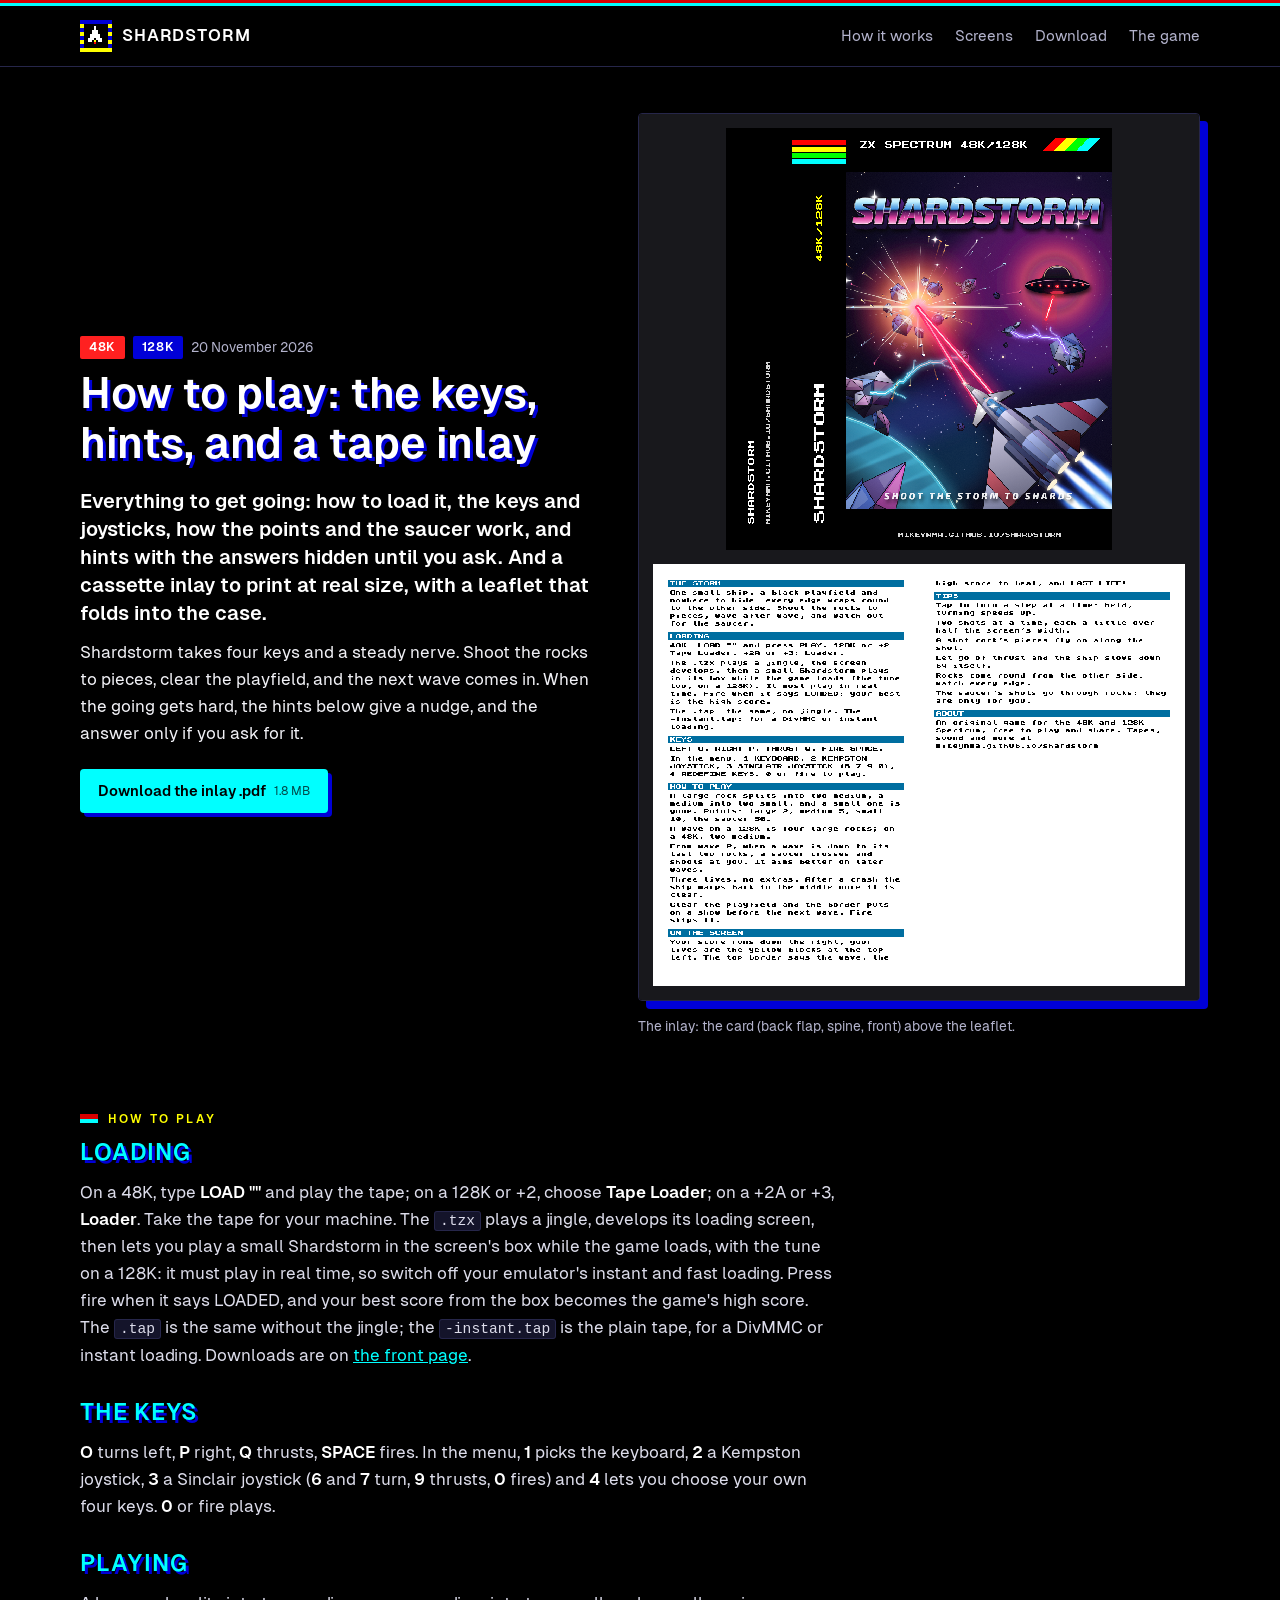
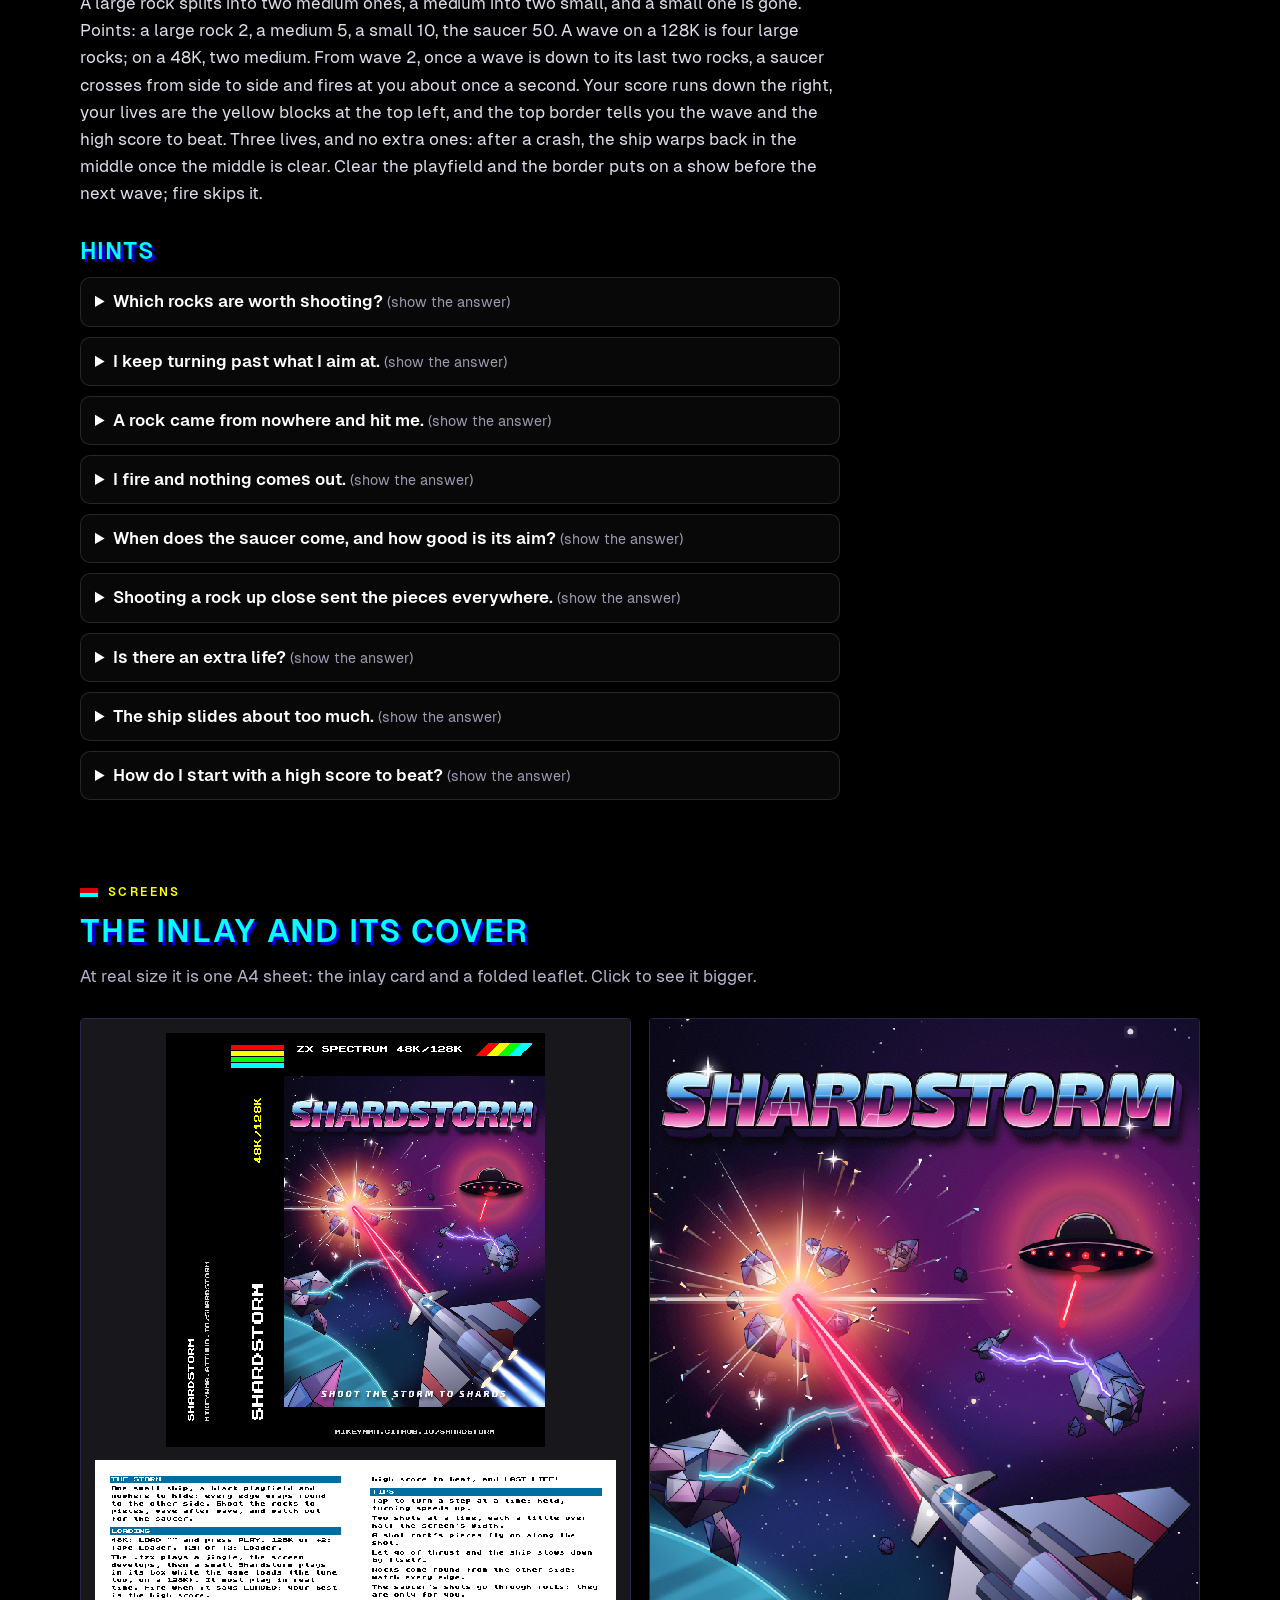
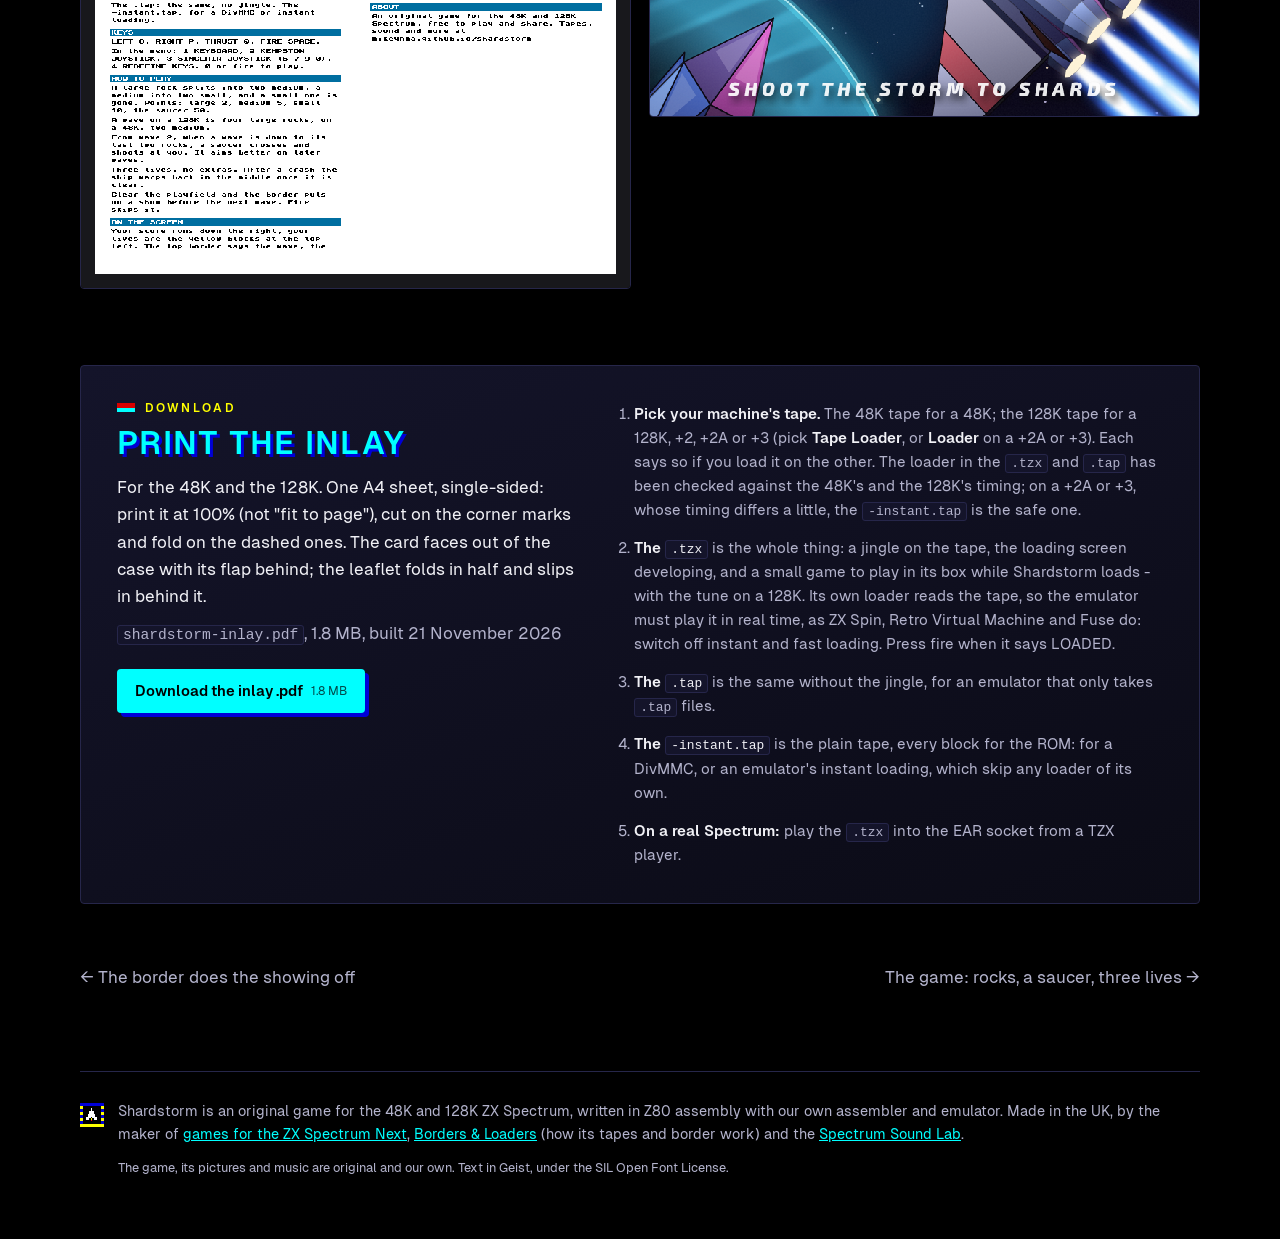
==== commit 72dfcedd: "Site update" ====
--- a/demos/how-to-play/index.html
+++ b/demos/how-to-play/index.html
@@ -39,7 +39,7 @@
     <h1 class="title">How to play: the keys, hints, and a tape inlay</h1>
     <p class="lead">Everything to get going: how to load it, the keys and joysticks, how the points and the saucer work, and hints with the answers hidden until you ask. And a cassette inlay to print at real size, with a leaflet that folds into the case.</p>
     <p>Shardstorm takes four keys and a steady nerve. Shoot the rocks to pieces, clear the playfield, and the next wave comes in. When the going gets hard, the hints below give a nudge, and the answer only if you ask for it.</p>
-    <div class="actions"><a class="btn" href="../../files/shardstorm-inlay.pdf" download>Download the inlay .pdf <small>85 KB</small></a></div>
+    <div class="actions"><a class="btn" href="../../files/shardstorm-inlay.pdf" download>Download the inlay .pdf <small>1.8 MB</small></a></div>
   </div>
   <figure class="hero-shot">
     <a class="shot" href="../../shots/how-to-play/inlay.png" data-caption="The inlay: the card (back flap, spine, front) above the leaflet."><img src="../../shots/how-to-play/inlay.png" width="1592" height="2520" alt="A cassette inlay: a black card with ZX SPECTRUM 48K/128K and rainbow stripes, the SHARDSTORM logo and the loading screen of rocks round a black box; a narrow spine with SHARDSTORM on its side; below it a white leaflet of instructions in the Spectrum font with blue headings"></a>
@@ -75,10 +75,11 @@
 
 <section id="screens" class="wrap">
   <p class="eyebrow">Screens</p>
-  <h2>The inlay</h2>
+  <h2>The inlay and its cover</h2>
   <p class="sub">At real size it is one A4 sheet: the inlay card and a folded leaflet. Click to see it bigger.</p>
   <div class="gallery">
     <a class="shot" href="../../shots/how-to-play/inlay.png" data-caption="The inlay: the card (back flap, spine, front) above the leaflet."><img src="../../shots/how-to-play/inlay.png" width="1592" height="2520" loading="lazy" alt="A cassette inlay: a black card with ZX SPECTRUM 48K/128K and rainbow stripes, the SHARDSTORM logo and the loading screen of rocks round a black box; a narrow spine with SHARDSTORM on its side; below it a white leaflet of instructions in the Spectrum font with blue headings"></a>
+    <a class="shot" href="../../shots/how-to-play/cover.png" data-caption="The cover painting, as the covers of the time were: the game as it plays in the imagination."><img src="../../shots/how-to-play/cover.png" width="756" height="960" loading="lazy" alt="The Shardstorm cover painting: a white and red fighter banking hard through a storm of crystal asteroids, its twin lasers shattering one into glittering shards, a black saucer watching from a burning nebula, lightning between the rocks, the title in icy chrome"></a>
   </div>
 </section>
 
@@ -88,8 +89,8 @@
       <p class="eyebrow">Download</p>
       <h2>Print the inlay</h2>
       <p>For the 48K and the 128K. One A4 sheet, single-sided: print it at 100% (not "fit to page"), cut on the corner marks and fold on the dashed ones. The card faces out of the case with its flap behind; the leaflet folds in half and slips in behind it.</p>
-      <p class="meta"><code>shardstorm-inlay.pdf</code>, 85 KB, built 21 November 2026</p>
-      <div class="actions"><a class="btn" href="../../files/shardstorm-inlay.pdf" download>Download the inlay .pdf <small>85 KB</small></a></div>
+      <p class="meta"><code>shardstorm-inlay.pdf</code>, 1.8 MB, built 21 November 2026</p>
+      <div class="actions"><a class="btn" href="../../files/shardstorm-inlay.pdf" download>Download the inlay .pdf <small>1.8 MB</small></a></div>
     </div>
     <ol class="steps">
       <li><b>Pick your machine's tape.</b> The 48K tape for a 48K; the 128K tape for a 128K, +2, +2A or +3 (pick <b>Tape Loader</b>, or <b>Loader</b> on a +2A or +3). Each says so if you load it on the other. The loader in the <code>.tzx</code> and <code>.tap</code> has been checked against the 48K's and the 128K's timing; on a +2A or +3, whose timing differs a little, the <code>-instant.tap</code> is the safe one.</li>
